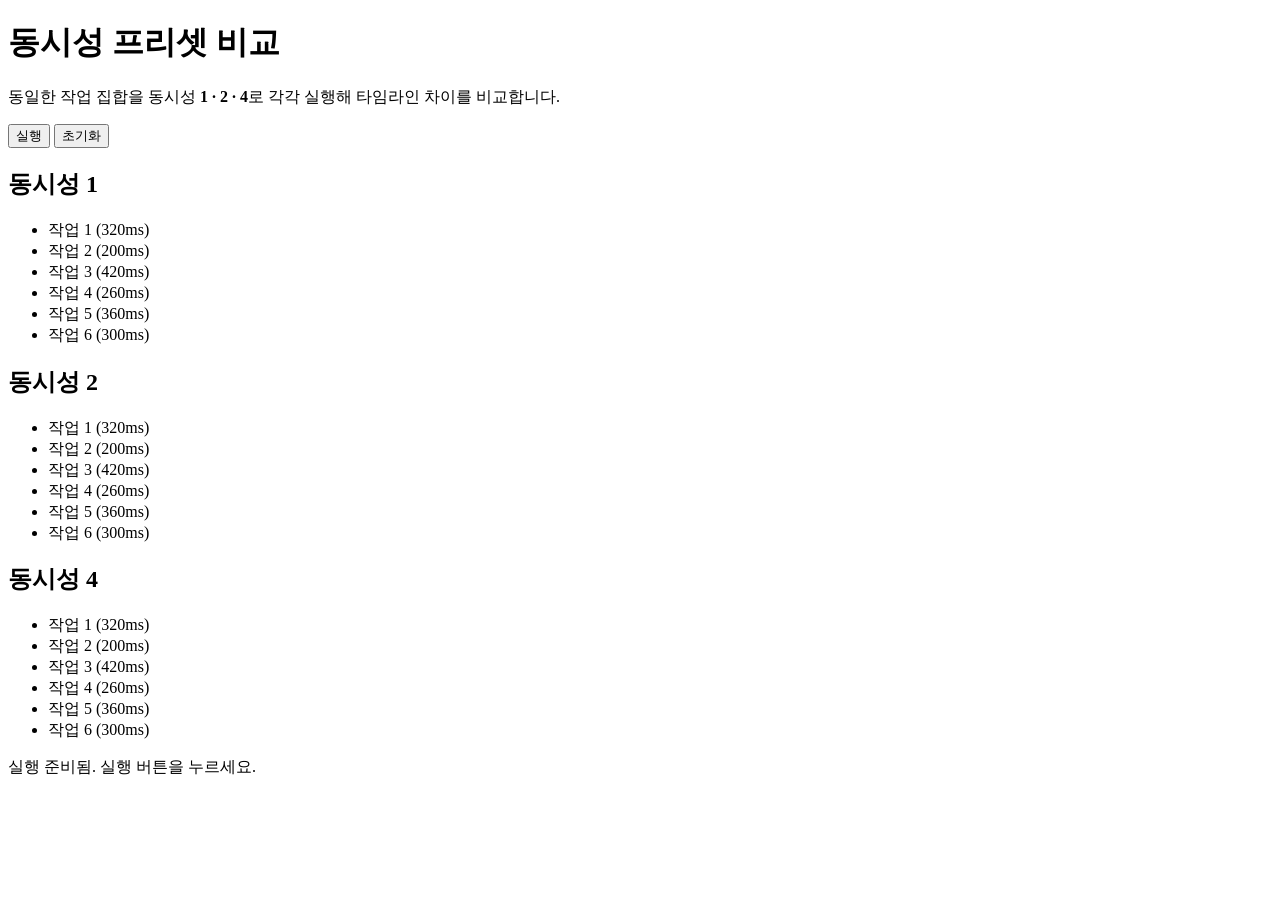
==== demo/concurrency-presets/index.html @ 0bdb7ec2 "feat(F68F701A7A-47): 동시성 프리셋 비교 데모 페이지 구현 - demo/concurrency-presets/index.html: frozen DOM 계약(§6) —" ====
<!doctype html>
<html lang="ko">
<head>
	<meta charset="utf-8">
	<meta name="viewport" content="width=device-width, initial-scale=1">
	<title>동시성 프리셋 비교 — p-limit 데모</title>

	<!--
		p-limit 코어(../../index.js)는 transitive로 `yocto-queue` bare specifier를
		import 한다. 브라우저 네이티브 ESM에서 이를 해소하기 위해 import map을 쓴다
		(빌드 도구 없이 <script type="module">로만 동작 — plan §2). 저장소 루트에서
		`npm install`을 한 번 실행해야 아래 경로가 존재한다(readme.md 참고).
	-->
	<script type="importmap">
	{
		"imports": {
			"yocto-queue": "../../node_modules/yocto-queue/index.js"
		}
	}
	</script>

	<link rel="stylesheet" href="styles.css">
</head>
<body>
	<main id="concurrency-presets-root" class="concurrency-presets" data-state="idle">
		<header class="concurrency-presets__header">
			<h1>동시성 프리셋 비교</h1>
			<p>동일한 작업 집합을 동시성 <strong>1 · 2 · 4</strong>로 각각 실행해 타임라인 차이를 비교합니다.</p>
			<div class="concurrency-presets__controls">
				<button id="preset-run" type="button" aria-label="프리셋 실행">실행</button>
				<button id="preset-reset" type="button">초기화</button>
			</div>
		</header>

		<div class="concurrency-presets__panel">
			<section class="concurrency-presets__preset" aria-labelledby="preset-1-title">
				<h2 id="preset-1-title">동시성 1</h2>
				<ul id="timeline-preset-1" class="concurrency-presets__timeline"></ul>
			</section>

			<section class="concurrency-presets__preset" aria-labelledby="preset-2-title">
				<h2 id="preset-2-title">동시성 2</h2>
				<ul id="timeline-preset-2" class="concurrency-presets__timeline"></ul>
			</section>

			<section class="concurrency-presets__preset" aria-labelledby="preset-4-title">
				<h2 id="preset-4-title">동시성 4</h2>
				<ul id="timeline-preset-4" class="concurrency-presets__timeline"></ul>
			</section>
		</div>

		<p class="concurrency-presets__status" role="status" aria-live="polite"></p>
	</main>

	<script type="module" src="main.js"></script>
</body>
</html>
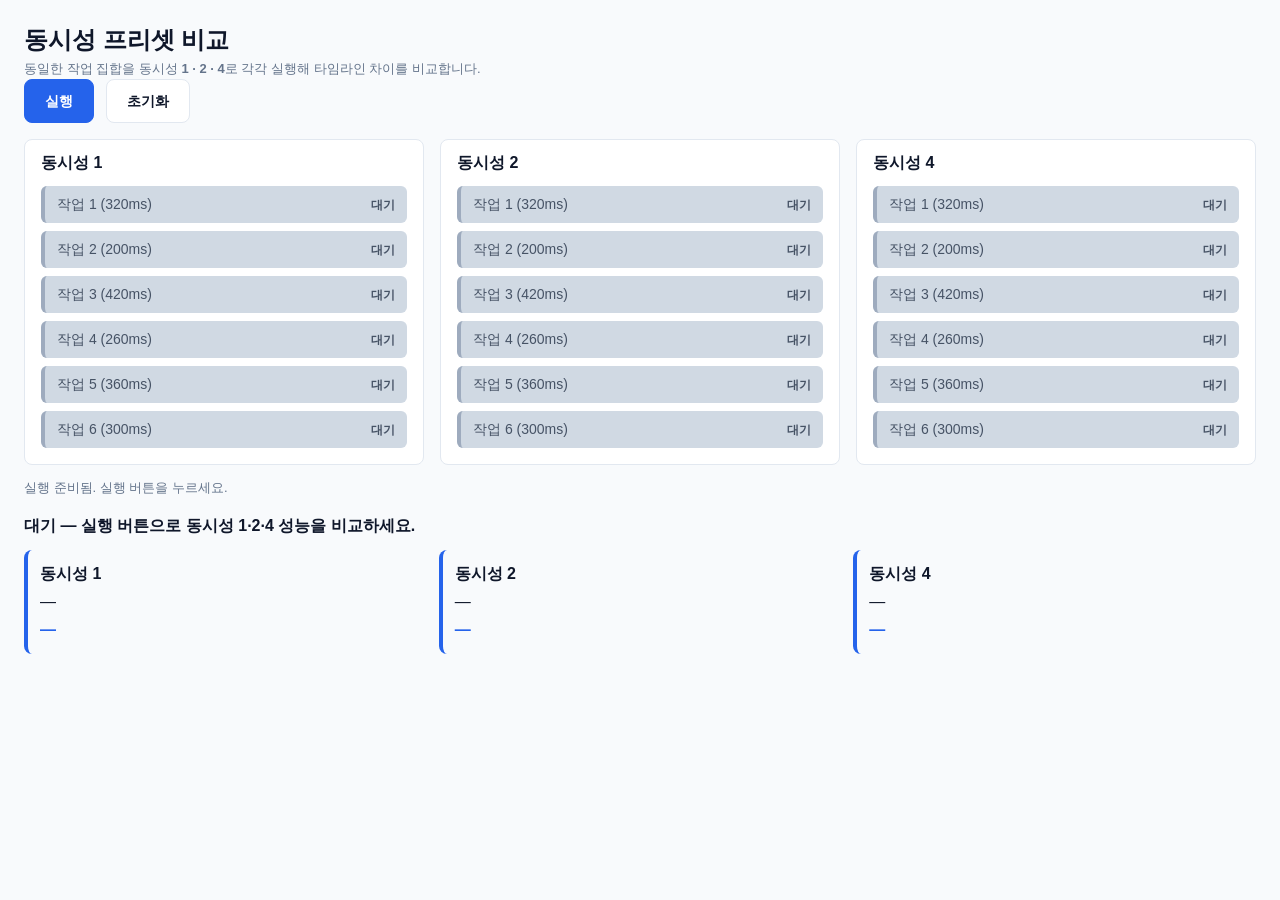
==== commit 4f2a779a: "feat(F68F701A7A-113): 동시성 프리셋 성능 요약 UI 추가 - summary.metrics.js: DOM 없는 경과시간·배수 계산 순수 함수(§9·§12) - su" ====
--- a/demo/concurrency-presets/index.html
+++ b/demo/concurrency-presets/index.html
@@ -20,6 +20,7 @@
 	</script>
 
 	<link rel="stylesheet" href="styles.css">
+	<link rel="stylesheet" href="summary.css">
 </head>
 <body>
 	<main id="concurrency-presets-root" class="concurrency-presets" data-state="idle">
@@ -50,8 +51,34 @@
 		</div>
 
 		<p class="concurrency-presets__status" role="status" aria-live="polite"></p>
+
+		<!--
+			성능 요약 UI (F68F701A7A-113) — 기존 실행/초기화/타임라인 계약 위에 additive 로
+			얹는 요약 region. selector/ID/token 은 frozen ui-contract 를 그대로 따른다.
+		-->
+		<section id="perf-summary" class="perf-summary" aria-live="polite">
+			<p id="perf-summary-status" class="perf-summary__status"></p>
+			<div id="perf-summary-cards" class="perf-summary__cards">
+				<article id="perf-card-c1" class="perf-card">
+					<span class="perf-card__label">동시성 1</span>
+					<span class="perf-card__time">—</span>
+					<span class="perf-card__speedup">—</span>
+				</article>
+				<article id="perf-card-c2" class="perf-card">
+					<span class="perf-card__label">동시성 2</span>
+					<span class="perf-card__time">—</span>
+					<span class="perf-card__speedup">—</span>
+				</article>
+				<article id="perf-card-c4" class="perf-card">
+					<span class="perf-card__label">동시성 4</span>
+					<span class="perf-card__time">—</span>
+					<span class="perf-card__speedup">—</span>
+				</article>
+			</div>
+		</section>
 	</main>
 
 	<script type="module" src="main.js"></script>
+	<script type="module" src="summary.js"></script>
 </body>
 </html>
--- a/demo/concurrency-presets/styles.css
+++ b/demo/concurrency-presets/styles.css
@@ -0,0 +1,171 @@
+/* demo/concurrency-presets/styles.css
+ * 동시성 프리셋 비교 패널 — 시각 스타일 (F68F701A7A-46 design contract §2~§5 구현)
+ * vanilla-static: 외부 의존성 0건 · system font · CSS 변수 자체 정의
+ *
+ * 아래 :root ~ motion 블록은 designer 계약(docs/design/concurrency-presets-contract.md §6.8)이
+ * 동결 제공한 완성형 스타일시트 전문을 그대로 저장한 것이다(frozen token/selector 임의 변경 금지).
+ * 파일 하단 "developer local additions" 는 본 index.html 구조(__timeline <ul>, .state-tag 배치)를
+ * 연결하기 위한 로컬 보조 규칙으로, frozen 이름을 재정의하지 않는다(계약 §6.8 note 허용 범위). */
+
+:root {
+  /* frozen design token (계약 7절 — 이름 고정) */
+  --color-status-waiting: #cbd5e1;
+  --color-status-running: #f59e0b;
+  --color-status-complete: #15803d;
+  --space-panel-gap: 1rem;
+
+  /* 보조 팔레트 (계약에 이름 고정 아님 — 로컬 변수) */
+  --c-bg: #f8fafc;
+  --c-surface: #ffffff;
+  --c-border: #e2e8f0;
+  --c-text: #0f172a;
+  --c-text-muted: #64748b;
+  --c-primary: #2563eb;
+  --c-primary-hover: #1d4ed8;
+
+  /* 상태별 전경색 (§2.1 대비 검증 완료) */
+  --c-on-waiting: #334155;
+  --c-on-running: #1f2937;
+  --c-on-complete: #ffffff;
+
+  --font-sans: -apple-system, BlinkMacSystemFont, "Segoe UI", Roboto,
+               "Helvetica Neue", "Apple SD Gothic Neo", "Noto Sans KR", sans-serif;
+  --font-mono: ui-monospace, "SFMono-Regular", Menlo, Consolas, monospace;
+}
+
+* { box-sizing: border-box; }
+
+body {
+  margin: 0;
+  font-family: var(--font-sans);
+  color: var(--c-text);
+  background: var(--c-bg);
+  line-height: 1.5;
+}
+
+/* 루트 컨테이너 (§5.1) */
+.concurrency-presets {
+  padding: 1rem;
+  background: var(--c-bg);
+}
+@media (min-width: 720px) {
+  .concurrency-presets { padding: 1.5rem; }
+}
+
+.concurrency-presets > header { margin-bottom: 1rem; }
+.concurrency-presets h1 {
+  font-size: 1.5rem; font-weight: 700; line-height: 1.3; margin: 0 0 0.25rem;
+}
+.concurrency-presets header p {
+  font-size: 0.8125rem; color: var(--c-text-muted); margin: 0;
+}
+
+/* 컨트롤 행 (§5.2) */
+.concurrency-presets__controls {
+  display: flex; gap: 0.75rem; margin-bottom: 1rem; flex-wrap: wrap;
+}
+#preset-run,
+#preset-reset {
+  min-height: 44px; min-width: 44px;
+  padding: 0.5rem 1.25rem;
+  font: 600 0.875rem/1 var(--font-sans);
+  border-radius: 8px;
+  cursor: pointer;
+  transition: background-color 0.15s ease, opacity 0.15s ease;
+}
+#preset-run {
+  background: var(--c-primary); color: #fff; border: 1px solid var(--c-primary);
+}
+#preset-run:hover { background: var(--c-primary-hover); border-color: var(--c-primary-hover); }
+#preset-run:disabled { opacity: 0.5; cursor: not-allowed; }
+#preset-reset {
+  background: var(--c-surface); color: var(--c-text); border: 1px solid var(--c-border);
+}
+#preset-reset:hover { background: #f1f5f9; }
+#preset-run:focus-visible,
+#preset-reset:focus-visible {
+  outline: 2px solid var(--c-primary); outline-offset: 2px;
+}
+
+/* 상태 안내 region (§5.3) */
+.concurrency-presets__status {
+  font-size: 0.8125rem; color: var(--c-text-muted); margin-bottom: 1rem; min-height: 1.25rem;
+}
+
+/* 반응형 비교 영역 (§4.3 · 계약 8.2 frozen breakpoint) */
+.concurrency-presets__panel {
+  display: flex;
+  flex-direction: column;
+  gap: var(--space-panel-gap);
+}
+@media (min-width: 720px) {
+  .concurrency-presets__panel { flex-direction: row; }
+  .concurrency-presets__preset { flex: 1 1 0; }
+}
+
+/* 개별 프리셋 패널 (§5.4) */
+.concurrency-presets__preset {
+  background: var(--c-surface);
+  border: 1px solid var(--c-border);
+  border-radius: 8px;
+  padding: 0.75rem 1rem 1rem;
+  min-width: 0; /* 320px 가로 스크롤 방지 */
+}
+.concurrency-presets__preset > h2,
+.concurrency-presets__preset > h3 {
+  font-size: 1rem; font-weight: 600; line-height: 1.4; margin: 0 0 0.75rem;
+}
+.concurrency-presets__preset .count { font-family: var(--font-mono); font-weight: 600; }
+
+/* 타임라인 항목 base + 상태 modifier (§5.5 · 계약 6.2 frozen) */
+.concurrency-presets__item {
+  display: flex; align-items: center; gap: 0.5rem;
+  padding: 0.5rem 0.75rem;
+  margin-bottom: 0.5rem;
+  border-radius: 6px;
+  border-left: 4px solid transparent;
+  font-size: 0.875rem; font-weight: 500;
+  overflow-wrap: anywhere; /* 320px 줄바꿈 */
+}
+.concurrency-presets__item:last-child { margin-bottom: 0; }
+.concurrency-presets__item .state-tag {
+  font-size: 0.75rem; font-weight: 600; letter-spacing: 0.02em;
+  text-transform: none; white-space: nowrap;
+}
+
+.concurrency-presets__item--waiting {
+  background: var(--color-status-waiting); color: var(--c-on-waiting);
+  border-left-color: #94a3b8; opacity: 0.9;
+}
+.concurrency-presets__item--running {
+  background: var(--color-status-running); color: var(--c-on-running);
+  border-left-color: #b45309;
+}
+.concurrency-presets__item--complete {
+  background: var(--color-status-complete); color: var(--c-on-complete);
+  border-left-color: #166534;
+}
+
+/* motion (§5.5 · prefers-reduced-motion 존중) */
+@media (prefers-reduced-motion: no-preference) {
+  .concurrency-presets__item { transition: background-color 0.2s ease, color 0.2s ease; }
+  .concurrency-presets__item--running { animation: cp-pulse 1.4s ease-in-out infinite; }
+  @keyframes cp-pulse {
+    0%, 100% { box-shadow: 0 0 0 0 rgba(245, 158, 11, 0); }
+    50%      { box-shadow: 0 0 0 3px rgba(245, 158, 11, 0.35); }
+  }
+}
+
+/* ---------------------------------------------------------------------------
+ * developer local additions (F68F701A7A-47)
+ * frozen 이름을 재정의하지 않는 로컬 보조 규칙만 둔다(계약 §6.8 note 허용).
+ * - __timeline: index.html 이 항목을 <ul> 로 감싸므로 기본 list marker/padding 제거.
+ * - __label / state-tag 배치: 라벨은 좌측 확장, 상태 배지는 우측 정렬.
+ * --------------------------------------------------------------------------- */
+.concurrency-presets__timeline {
+  list-style: none;
+  margin: 0;
+  padding: 0;
+}
+.concurrency-presets__label { flex: 1 1 auto; min-width: 0; }
+.concurrency-presets__item .state-tag { margin-left: auto; }
--- a/demo/concurrency-presets/summary.css
+++ b/demo/concurrency-presets/summary.css
@@ -0,0 +1,76 @@
+/*
+ * 성능 요약 UI 스타일 (F68F701A7A-113)
+ *
+ * planner frozen contract(docs/plans/perf-summary-F68F701A7A-111.md §6·§8) 준수.
+ * - additive only: 기존 styles.css 의 selector/token 을 변경·재정의하지 않는다.
+ * - design token 은 §6 의 exact value 로 정의한다(값 override 금지).
+ * - 반응형(§8): 320px 이상 세로 스택, 480px 이상 가로 정렬, overflow 없음.
+ */
+
+.perf-summary {
+	/* §6 동결 design token (exact value) */
+	--perf-summary-gap: 12px;
+	--perf-card-bg: #f8fafc;
+	--perf-card-accent: #2563eb;
+	--perf-card-radius: 8px;
+	--perf-card-text: #0f172a;
+
+	display: flex;
+	flex-direction: column;
+	gap: var(--perf-summary-gap);
+	margin-top: var(--perf-summary-gap);
+}
+
+.perf-summary__status {
+	margin: 0;
+	font-weight: 600;
+	color: var(--perf-card-text);
+}
+
+.perf-summary__cards {
+	display: flex;
+	/* §8: 320px 이상 기본은 세로 스택 — overflow 없이 아래로 쌓인다. */
+	flex-direction: column;
+	gap: var(--perf-summary-gap);
+	list-style: none;
+	margin: 0;
+	padding: 0;
+}
+
+.perf-card {
+	display: flex;
+	flex-direction: column;
+	gap: 4px;
+	box-sizing: border-box;
+	min-width: 0; /* 좁은 폭에서 content overflow 방지. */
+	padding: var(--perf-summary-gap);
+	background: var(--perf-card-bg);
+	border-radius: var(--perf-card-radius);
+	border-left: 4px solid var(--perf-card-accent);
+	color: var(--perf-card-text);
+}
+
+.perf-card__label {
+	font-weight: 600;
+}
+
+.perf-card__time {
+	font-variant-numeric: tabular-nums;
+}
+
+.perf-card__speedup {
+	/* 배수는 강조색으로 보이되, 텍스트(×배수)로도 노출해 색상 단독 의존을 피한다(§7). */
+	font-weight: 600;
+	color: var(--perf-card-accent);
+}
+
+/* §8: 480px 이상에서 카드를 가로 정렬. 각 카드가 균등 폭으로 늘어나며 overflow 없음. */
+@media (min-width: 480px) {
+	.perf-summary__cards {
+		flex-direction: row;
+	}
+
+	.perf-card {
+		flex: 1 1 0;
+	}
+}
